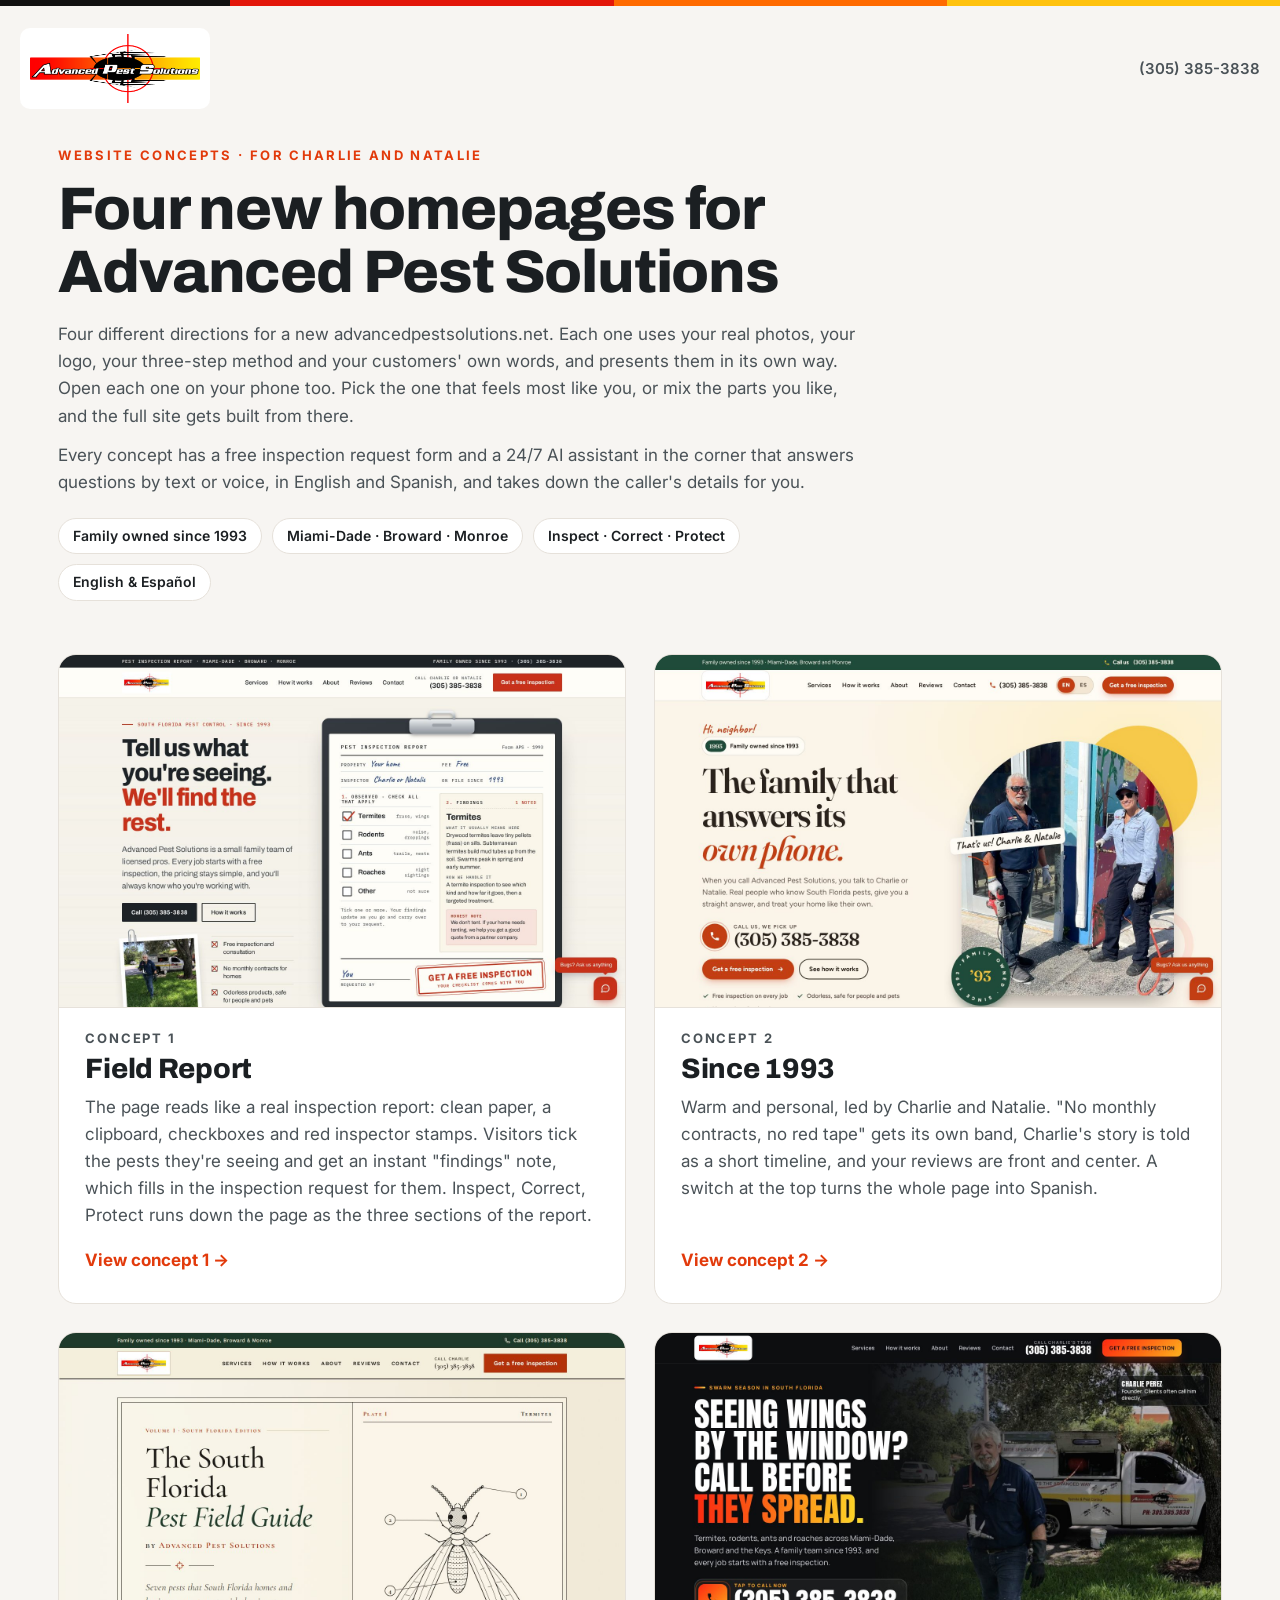
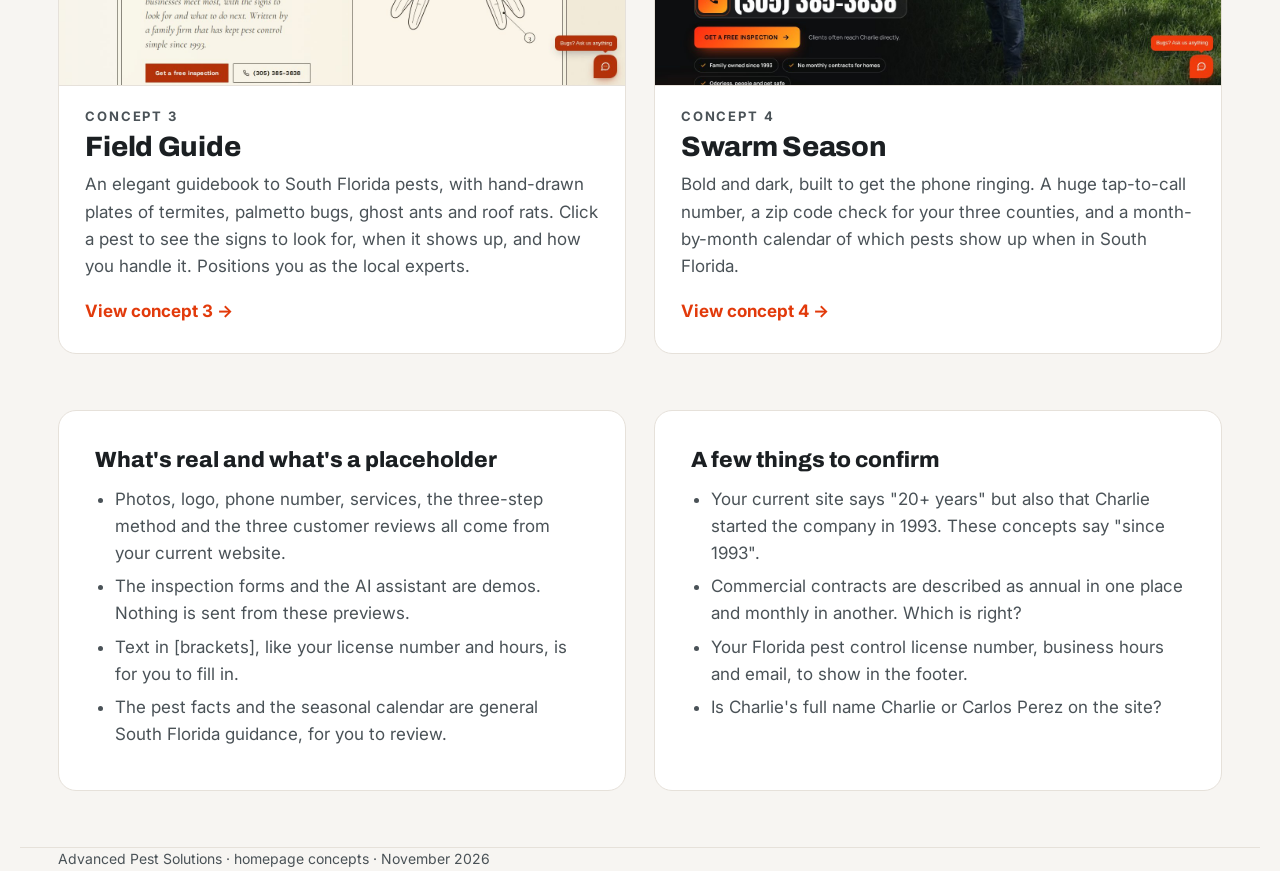
==== index.html @ 202ec5bf "Four homepage concepts for Advanced Pest Solutions, with gallery Field Report, Since 1993, Field Gui" ====
<!doctype html>
<html lang="en">
<head>
<meta charset="utf-8">
<meta name="viewport" content="width=device-width, initial-scale=1">
<title>Website Concepts | Advanced Pest Solutions</title>
<meta name="description" content="Four homepage design concepts for Advanced Pest Solutions, South Florida pest control.">
<meta name="robots" content="noindex">
<link rel="icon" href="data:image/svg+xml,%3Csvg xmlns=%22http://www.w3.org/2000/svg%22 viewBox=%220 0 32 32%22%3E%3Ccircle cx=%2216%22 cy=%2216%22 r=%2214%22 fill=%22%23ff430d%22/%3E%3Ccircle cx=%2216%22 cy=%2216%22 r=%225%22 fill=%22none%22 stroke=%22%23fff%22 stroke-width=%222.5%22/%3E%3C/svg%3E">
<link rel="preconnect" href="https://fonts.googleapis.com">
<link rel="preconnect" href="https://fonts.gstatic.com" crossorigin>
<link rel="stylesheet" href="https://fonts.googleapis.com/css2?family=Archivo:wght@500;700;800&family=Inter:wght@400;500;600;700&display=swap">
<style>
  :root{--ink:#1b1f22;--paper:#f7f5f2;--line:#e6e1da;--muted:#4a5257;--accent:#e23a0b;--char:#555e63;--stripe:linear-gradient(90deg,#111 0 18%,#e3170a 18% 48%,#ff6a00 48% 74%,#ffc20e 74%)}
  *{box-sizing:border-box}
  body{margin:0;background:var(--paper);color:var(--ink);font:400 17px/1.6 'Inter',system-ui,sans-serif}
  img{max-width:100%;height:auto;display:block}
  a{color:inherit}
  a:focus-visible{outline:3px solid var(--accent);outline-offset:4px}
  .bar{height:6px;background:var(--stripe)}
  .wrap{max-width:1240px;margin:0 auto;padding:0 clamp(16px,3vw,40px)}
  .top{display:flex;align-items:center;justify-content:space-between;gap:16px;padding:22px 0 0}
  .top img{width:190px;background:#fff;border-radius:10px;padding:6px 10px}
  .top a{font-weight:600;text-decoration:none;color:var(--muted);font-size:15px}
  .intro{padding:40px 0 36px;max-width:800px}
  .eyebrow{font:700 13px/1 'Inter',sans-serif;letter-spacing:.18em;text-transform:uppercase;color:var(--accent)}
  h1{font:800 clamp(38px,5vw,60px)/1.04 'Archivo',sans-serif;letter-spacing:-.02em;margin:16px 0 18px}
  .intro p{margin:0 0 12px;color:var(--muted)}
  .facts{display:flex;flex-wrap:wrap;gap:10px;margin-top:22px;padding:0;list-style:none}
  .facts li{background:#fff;border:1px solid var(--line);border-radius:999px;padding:6px 14px;font-size:14px;font-weight:600}
  .grid{display:grid;grid-template-columns:repeat(2,minmax(0,1fr));gap:28px;padding-bottom:56px}
  .card{display:flex;flex-direction:column;background:#fff;border:1px solid var(--line);border-radius:18px;overflow:hidden;text-decoration:none;transition:transform .2s,box-shadow .2s}
  .card:hover{transform:translateY(-3px);box-shadow:0 22px 44px rgba(27,31,34,.12)}
  .card img{aspect-ratio:16/10;object-fit:cover;object-position:top;border-bottom:1px solid var(--line);background:#efebe5}
  .card .body{padding:24px 26px 28px;display:flex;flex-direction:column;gap:8px;flex:1}
  .num{font:700 13px/1 'Inter',sans-serif;letter-spacing:.14em;text-transform:uppercase;color:var(--muted)}
  .card h2{margin:0;font:800 28px/1.15 'Archivo',sans-serif;letter-spacing:-.01em}
  .card p{margin:0;color:var(--muted);flex:1}
  .go{margin-top:10px;font-weight:700;color:var(--accent)}
  .note{background:#fff;border:1px solid var(--line);border-radius:18px;padding:clamp(22px,3vw,36px);margin-bottom:28px}
  .note h2{margin:0 0 12px;font:800 22px/1.2 'Archivo',sans-serif}
  .note ul{margin:0;padding-left:20px;color:var(--muted)}
  .note li{margin:6px 0}
  .notes{display:grid;grid-template-columns:1fr 1fr;gap:28px;margin-bottom:56px}
  .notes .note{margin:0}
  footer{border-top:1px solid var(--line);padding:24px 0 40px;font-size:14px;color:var(--muted)}
  @media (max-width:900px){.grid,.notes{grid-template-columns:1fr}}
  @media (prefers-reduced-motion:reduce){.card{transition:none}.card:hover{transform:none}}
</style>
</head>
<body>
<div class="bar" aria-hidden="true"></div>
<div class="wrap top">
  <img src="assets/img/logo.png" alt="Advanced Pest Solutions" width="1300" height="529">
  <a href="tel:+13053853838">(305) 385-3838</a>
</div>
<main class="wrap">
  <section class="intro">
    <div class="eyebrow">Website concepts · for Charlie and Natalie</div>
    <h1>Four new homepages for Advanced Pest Solutions</h1>
    <p>Four different directions for a new advancedpestsolutions.net. Each one uses your real photos, your logo, your three-step method and your customers' own words, and presents them in its own way. Open each one on your phone too. Pick the one that feels most like you, or mix the parts you like, and the full site gets built from there.</p>
    <p>Every concept has a free inspection request form and a 24/7 AI assistant in the corner that answers questions by text or voice, in English and Spanish, and takes down the caller's details for you.</p>
    <ul class="facts">
      <li>Family owned since 1993</li>
      <li>Miami-Dade · Broward · Monroe</li>
      <li>Inspect · Correct · Protect</li>
      <li>English &amp; Español</li>
    </ul>
  </section>

  <section class="grid" aria-label="Concepts">
    <a class="card" href="field-report/">
      <img src="assets/shots/field-report.jpg" alt="Concept 1 preview: a homepage styled as a pest inspection report with a checklist and red inspector stamps" loading="lazy" width="1440" height="900">
      <div class="body">
        <div class="num">Concept 1</div>
        <h2>Field Report</h2>
        <p>The page reads like a real inspection report: clean paper, a clipboard, checkboxes and red inspector stamps. Visitors tick the pests they're seeing and get an instant "findings" note, which fills in the inspection request for them. Inspect, Correct, Protect runs down the page as the three sections of the report.</p>
        <span class="go">View concept 1 →</span>
      </div>
    </a>
    <a class="card" href="since-1993/">
      <img src="assets/shots/since-1993.jpg" alt="Concept 2 preview: a warm homepage led by a photo of Charlie and Natalie" loading="lazy" width="1440" height="900">
      <div class="body">
        <div class="num">Concept 2</div>
        <h2>Since 1993</h2>
        <p>Warm and personal, led by Charlie and Natalie. "No monthly contracts, no red tape" gets its own band, Charlie's story is told as a short timeline, and your reviews are front and center. A switch at the top turns the whole page into Spanish.</p>
        <span class="go">View concept 2 →</span>
      </div>
    </a>
    <a class="card" href="field-guide/">
      <img src="assets/shots/field-guide.jpg" alt="Concept 3 preview: a field guide page with fine-line drawings of South Florida pests" loading="lazy" width="1440" height="900">
      <div class="body">
        <div class="num">Concept 3</div>
        <h2>Field Guide</h2>
        <p>An elegant guidebook to South Florida pests, with hand-drawn plates of termites, palmetto bugs, ghost ants and roof rats. Click a pest to see the signs to look for, when it shows up, and how you handle it. Positions you as the local experts.</p>
        <span class="go">View concept 3 →</span>
      </div>
    </a>
    <a class="card" href="swarm-season/">
      <img src="assets/shots/swarm-season.jpg" alt="Concept 4 preview: a dark, bold homepage with a huge phone number over a photo of Charlie and the truck" loading="lazy" width="1440" height="900">
      <div class="body">
        <div class="num">Concept 4</div>
        <h2>Swarm Season</h2>
        <p>Bold and dark, built to get the phone ringing. A huge tap-to-call number, a zip code check for your three counties, and a month-by-month calendar of which pests show up when in South Florida.</p>
        <span class="go">View concept 4 →</span>
      </div>
    </a>
  </section>

  <section class="notes">
    <div class="note">
      <h2>What's real and what's a placeholder</h2>
      <ul>
        <li>Photos, logo, phone number, services, the three-step method and the three customer reviews all come from your current website.</li>
        <li>The inspection forms and the AI assistant are demos. Nothing is sent from these previews.</li>
        <li>Text in [brackets], like your license number and hours, is for you to fill in.</li>
        <li>The pest facts and the seasonal calendar are general South Florida guidance, for you to review.</li>
      </ul>
    </div>
    <div class="note">
      <h2>A few things to confirm</h2>
      <ul>
        <li>Your current site says "20+ years" but also that Charlie started the company in 1993. These concepts say "since 1993".</li>
        <li>Commercial contracts are described as annual in one place and monthly in another. Which is right?</li>
        <li>Your Florida pest control license number, business hours and email, to show in the footer.</li>
        <li>Is Charlie's full name Charlie or Carlos Perez on the site?</li>
      </ul>
    </div>
  </section>
</main>
<footer class="wrap">Advanced Pest Solutions · homepage concepts · November 2026</footer>
</body>
</html>
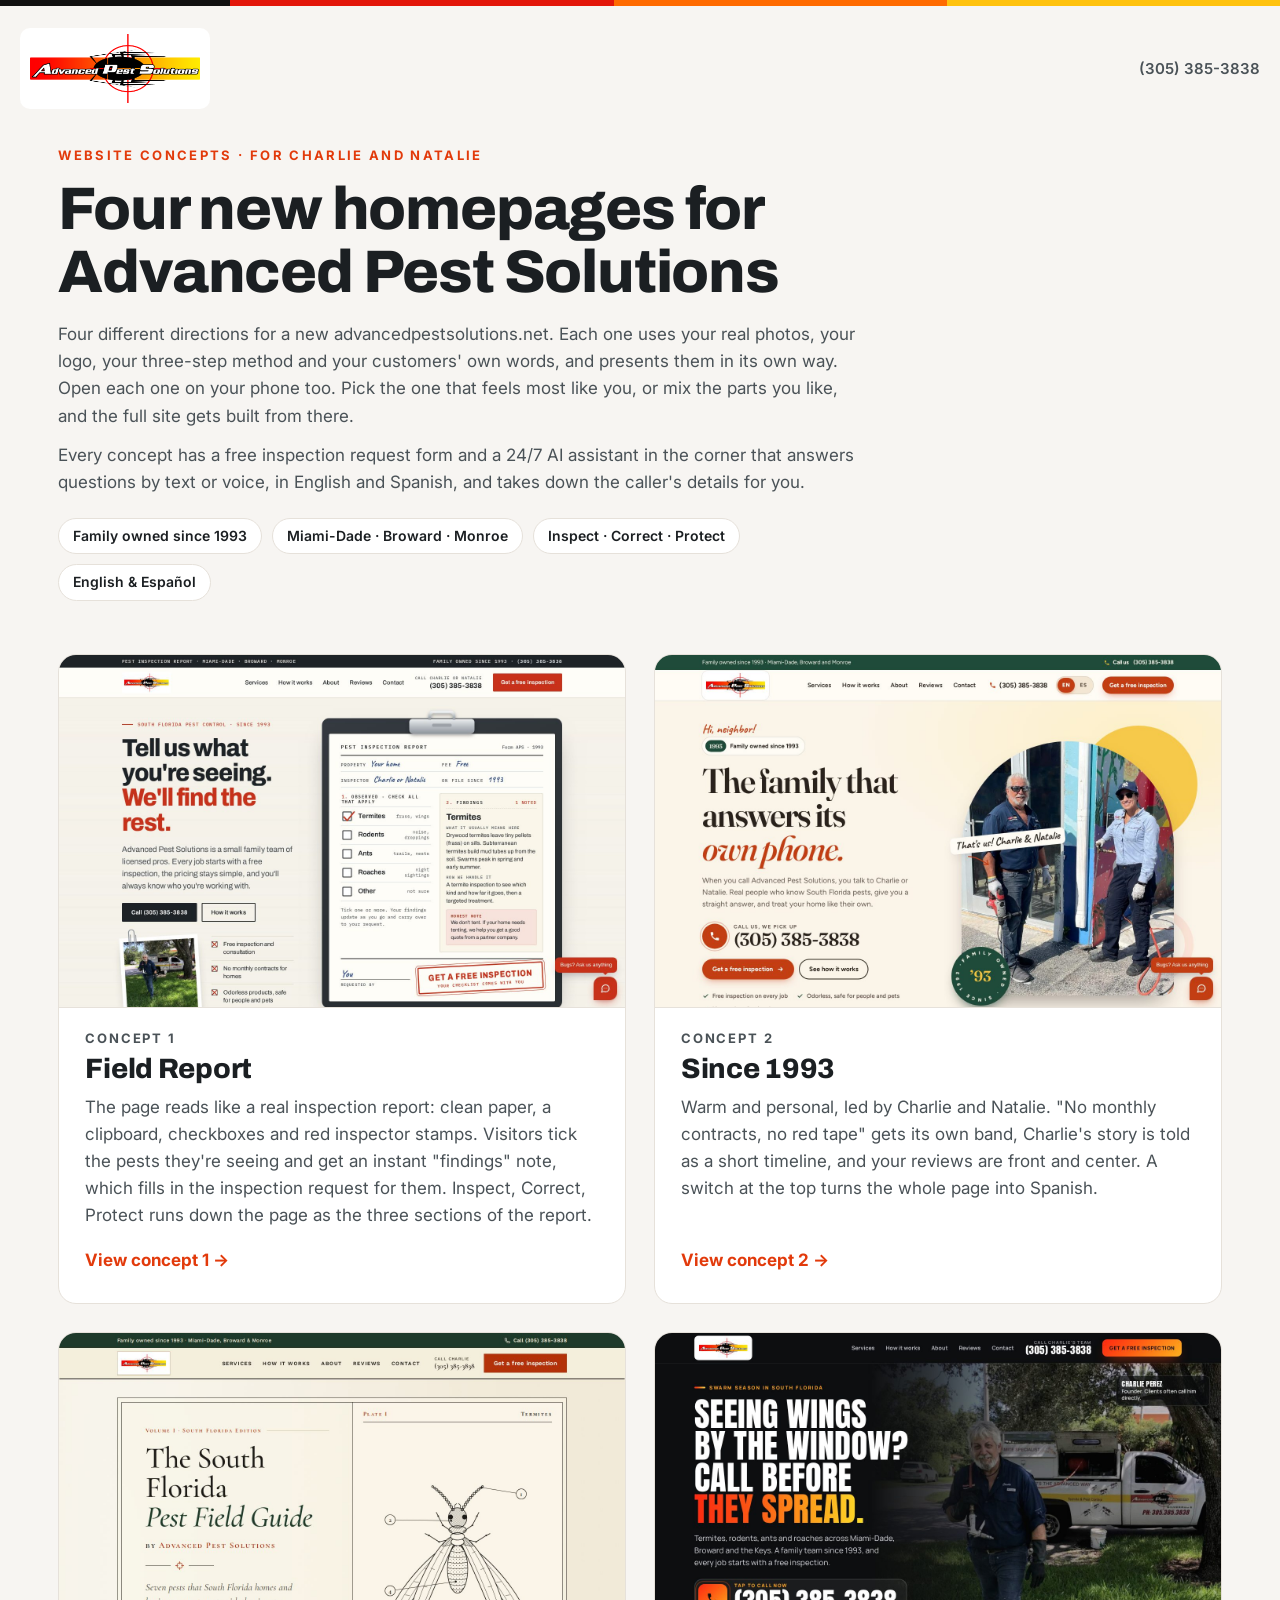
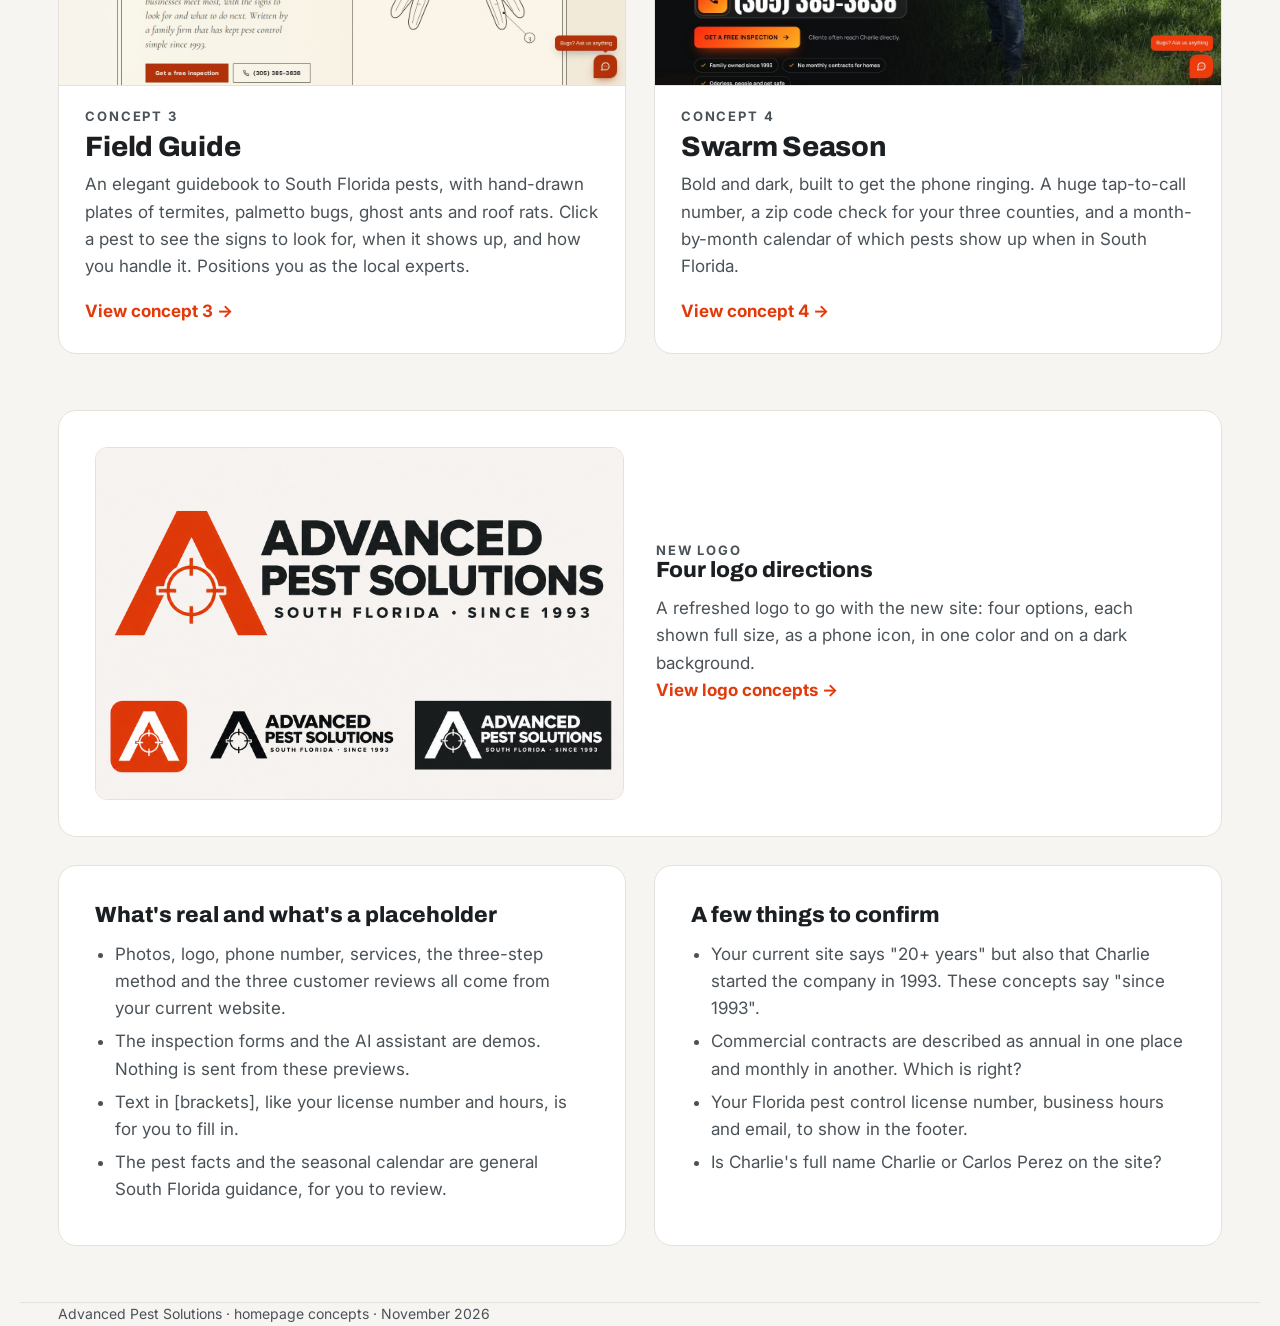
==== commit 9d69af8e: "Add four logo concepts (made with Codex image generation) and link them from the gallery Co-Authored" ====
--- a/index.html
+++ b/index.html
@@ -41,10 +41,14 @@
   .note h2{margin:0 0 12px;font:800 22px/1.2 'Archivo',sans-serif}
   .note ul{margin:0;padding-left:20px;color:var(--muted)}
   .note li{margin:6px 0}
+  .logos{display:grid;grid-template-columns:minmax(0,1fr) minmax(0,1fr);gap:32px;align-items:center;text-decoration:none;margin-bottom:28px;transition:box-shadow .2s}
+  .logos:hover{box-shadow:0 22px 44px rgba(27,31,34,.12)}
+  .logos img{border-radius:12px;border:1px solid var(--line)}
+  .logos p{margin:8px 0 0;color:var(--muted)}
   .notes{display:grid;grid-template-columns:1fr 1fr;gap:28px;margin-bottom:56px}
   .notes .note{margin:0}
   footer{border-top:1px solid var(--line);padding:24px 0 40px;font-size:14px;color:var(--muted)}
-  @media (max-width:900px){.grid,.notes{grid-template-columns:1fr}}
+  @media (max-width:900px){.grid,.notes,.logos{grid-template-columns:1fr}}
   @media (prefers-reduced-motion:reduce){.card{transition:none}.card:hover{transform:none}}
 </style>
 </head>
@@ -107,6 +111,16 @@
     </a>
   </section>
 
+  <a class="note logos" href="logos/">
+    <img src="logos/target-a.jpg" alt="Preview of logo option 1, Target A" width="1536" height="1024" loading="lazy">
+    <div>
+      <div class="num">New logo</div>
+      <h2>Four logo directions</h2>
+      <p>A refreshed logo to go with the new site: four options, each shown full size, as a phone icon, in one color and on a dark background.</p>
+      <span class="go">View logo concepts →</span>
+    </div>
+  </a>
+
   <section class="notes">
     <div class="note">
       <h2>What's real and what's a placeholder</h2>
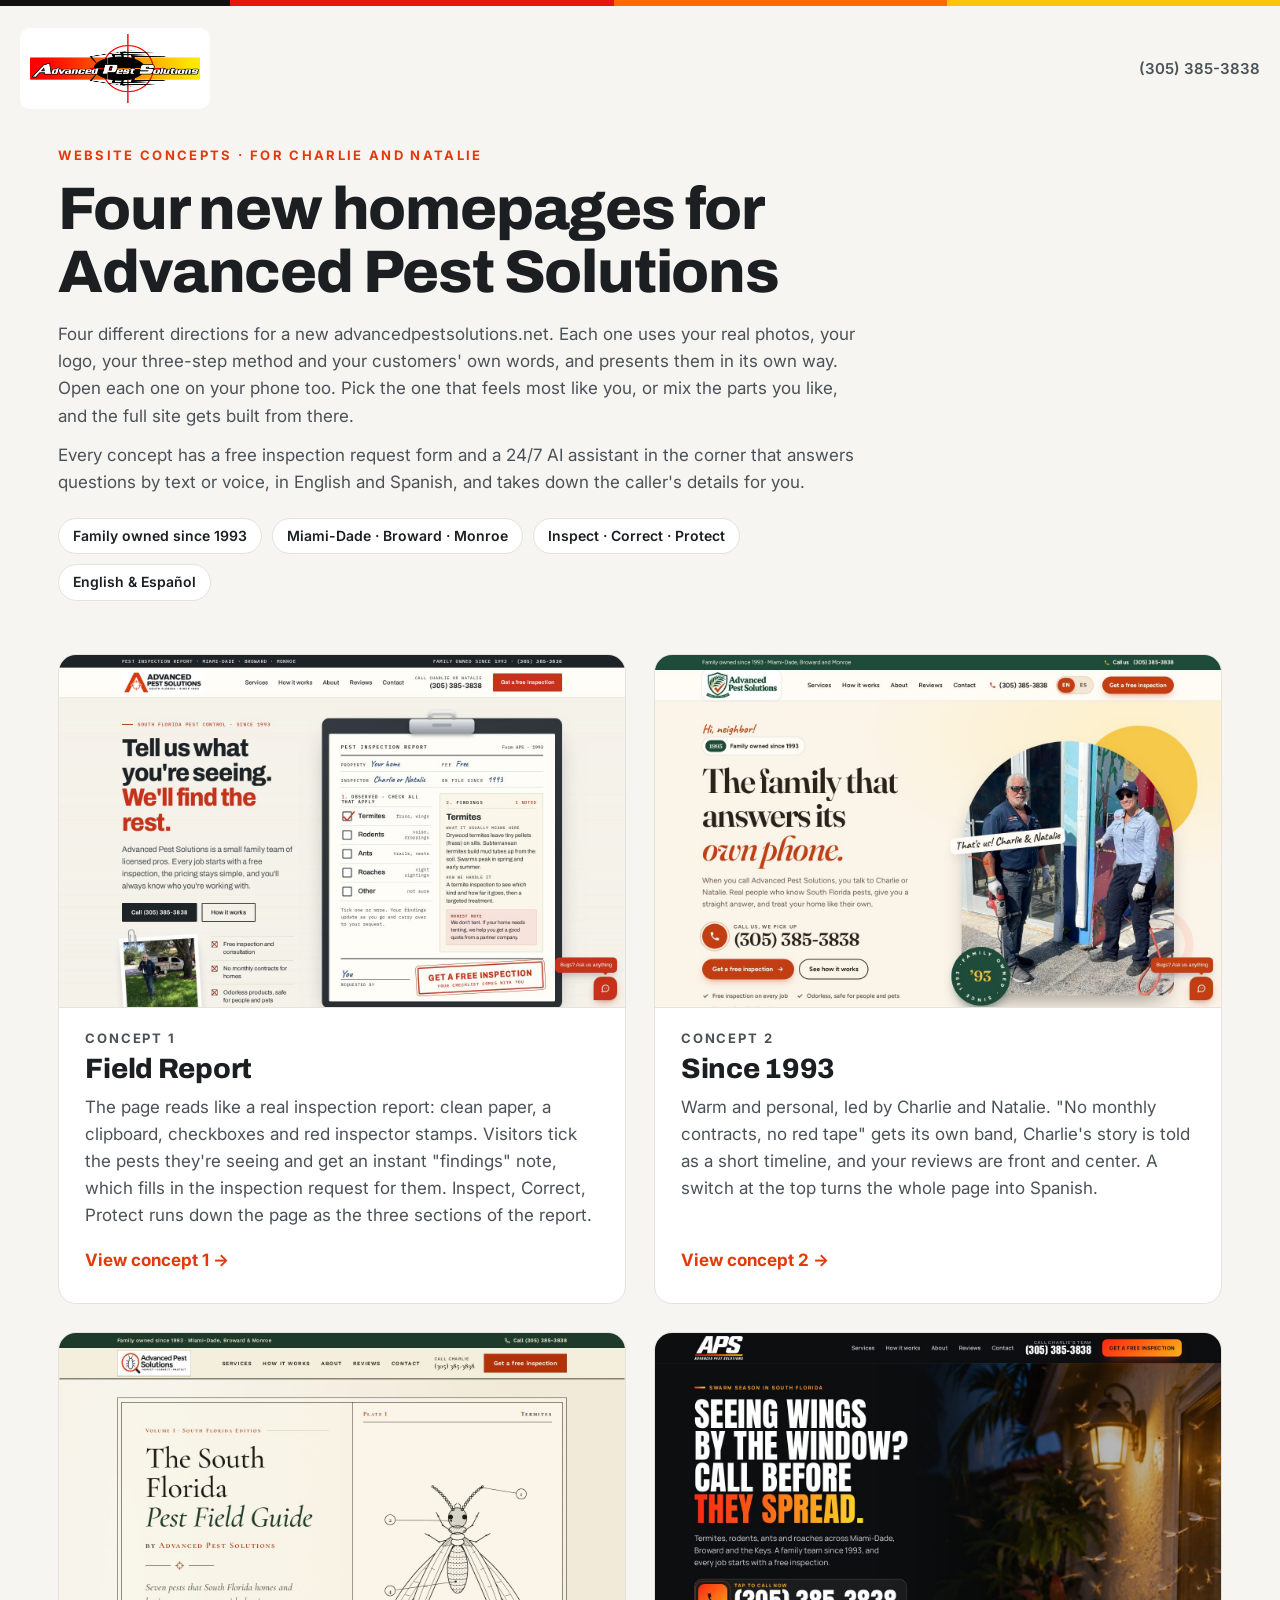
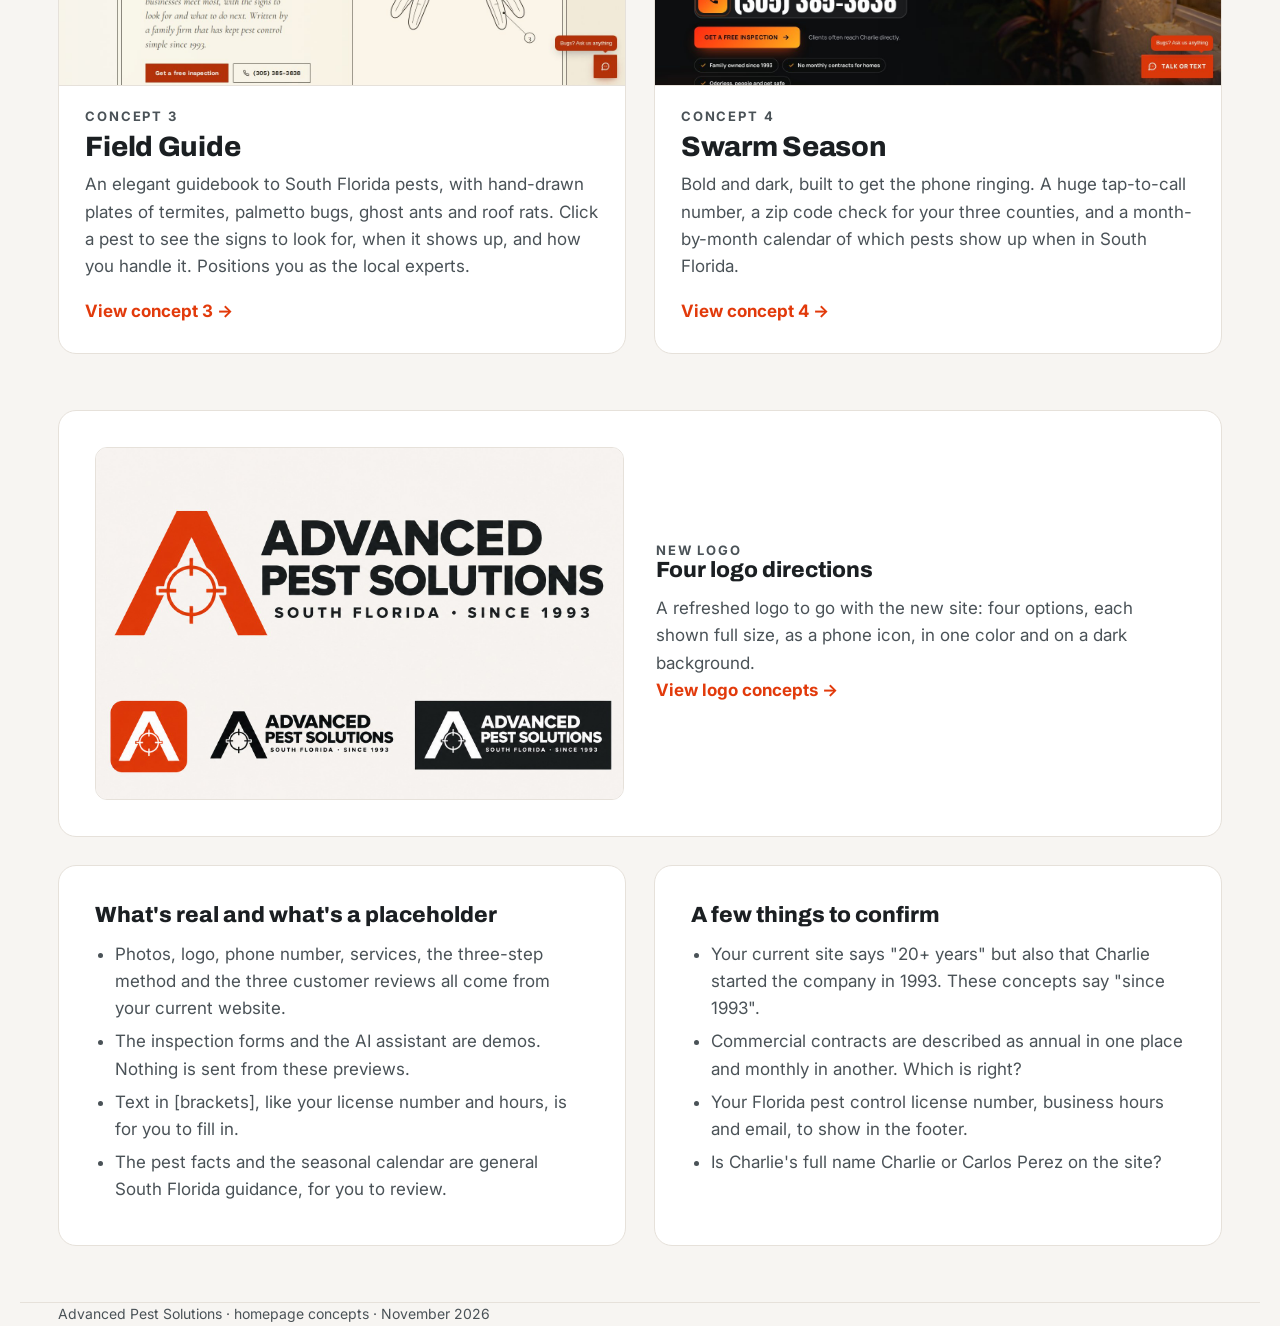
==== commit 1c864013: "Gallery: describe the new concept 4 hero Co-Authored-By: Claude Opus 5.5 <noreply@anthropic.com>" ====
--- a/index.html
+++ b/index.html
@@ -101,7 +101,7 @@
       </div>
     </a>
     <a class="card" href="swarm-season/">
-      <img src="assets/shots/swarm-season.jpg" alt="Concept 4 preview: a dark, bold homepage with a huge phone number over a photo of Charlie and the truck" loading="lazy" width="1440" height="900">
+      <img src="assets/shots/swarm-season.jpg" alt="Concept 4 preview: a dark, bold homepage with a huge phone number beside termite swarmers at a lit window" loading="lazy" width="1440" height="900">
       <div class="body">
         <div class="num">Concept 4</div>
         <h2>Swarm Season</h2>
